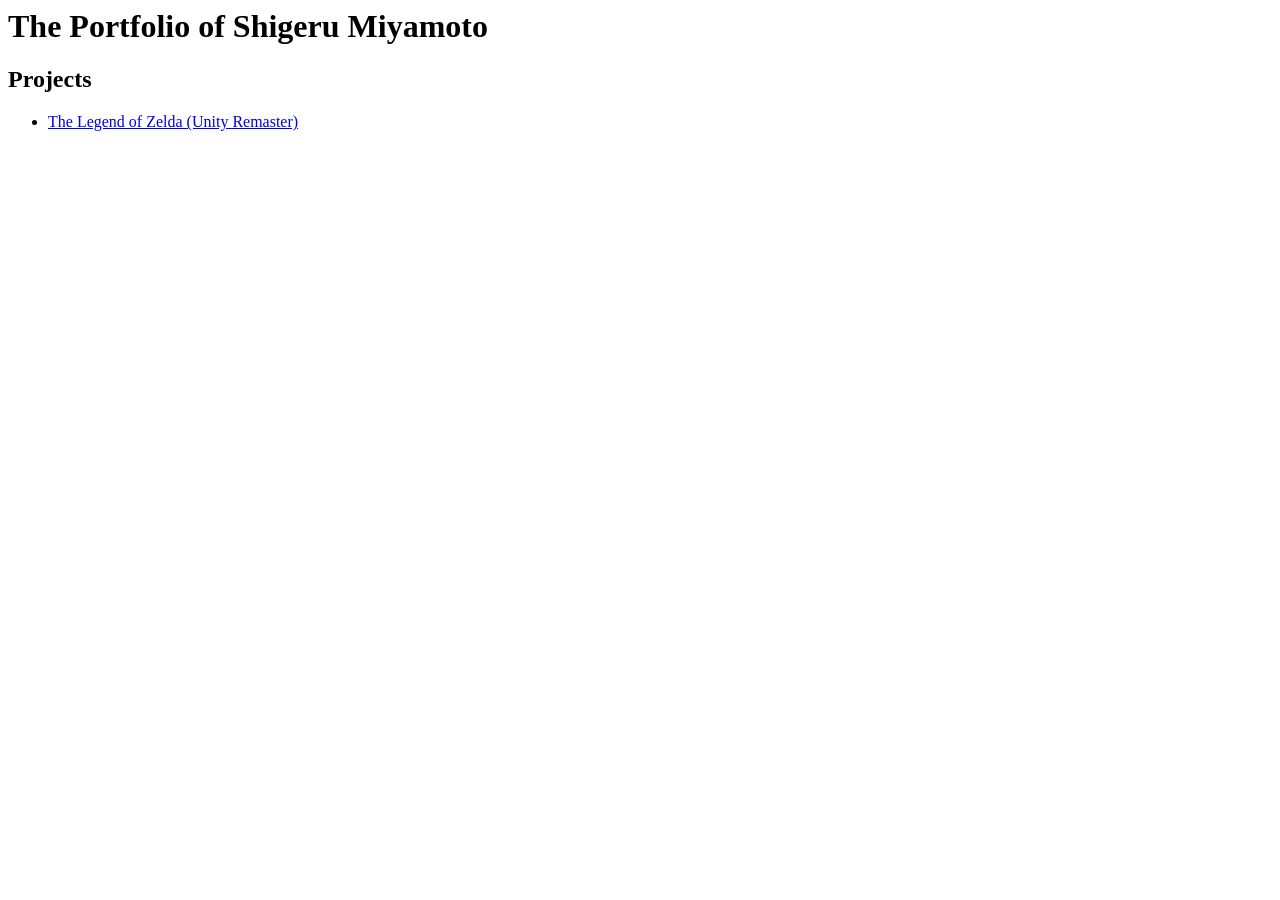
==== index.html @ 660f4e35 "Legend of Zelda" ====
<html>

<!-- TODO: Replace Mr. Miyamoto's name with yours -->
<h1>The Portfolio of Shigeru Miyamoto</h1>

<h2>Projects</h2>

<!-- TODO: Erase one of these two. Replace the 'href' link below with a link to your WebGL build page. -->
<ul>
<li><a href="WebBuild.zip">The Legend of Zelda (Unity Remaster)</a></li>
</ul>

<!-- TIP: Rename this file "index.html", and it will become the default landing page whenever someone navigates their browser to your domain. -->
</html>
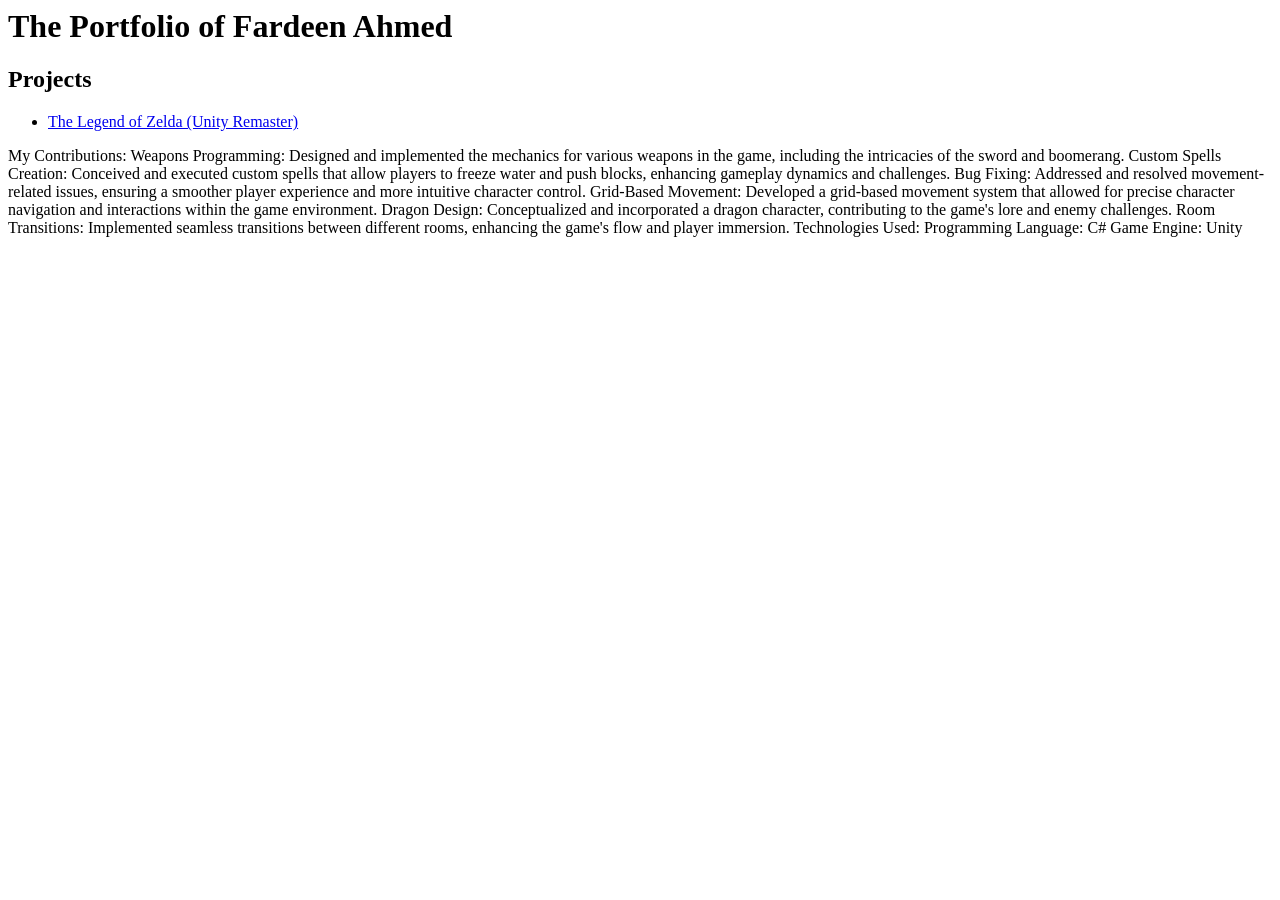
==== commit 04ee94a2: "Legend of Zelda" ====
--- a/index.html
+++ b/index.html
@@ -1,14 +1,23 @@
 <html>
 
-<!-- TODO: Replace Mr. Miyamoto's name with yours -->
-<h1>The Portfolio of Shigeru Miyamoto</h1>
+<h1>The Portfolio of Fardeen Ahmed</h1>
 
 <h2>Projects</h2>
 
-<!-- TODO: Erase one of these two. Replace the 'href' link below with a link to your WebGL build page. -->
 <ul>
 <li><a href="WebBuild.zip">The Legend of Zelda (Unity Remaster)</a></li>
 </ul>
 
-<!-- TIP: Rename this file "index.html", and it will become the default landing page whenever someone navigates their browser to your domain. -->
-</html>+My Contributions:
+
+    Weapons Programming: Designed and implemented the mechanics for various weapons in the game, including the intricacies of the sword and boomerang.
+    Custom Spells Creation: Conceived and executed custom spells that allow players to freeze water and push blocks, enhancing gameplay dynamics and challenges.
+    Bug Fixing: Addressed and resolved movement-related issues, ensuring a smoother player experience and more intuitive character control.
+    Grid-Based Movement: Developed a grid-based movement system that allowed for precise character navigation and interactions within the game environment.
+    Dragon Design: Conceptualized and incorporated a dragon character, contributing to the game's lore and enemy challenges.
+    Room Transitions: Implemented seamless transitions between different rooms, enhancing the game's flow and player immersion.
+
+Technologies Used:
+
+    Programming Language: C#
+    Game Engine: Unity</html>
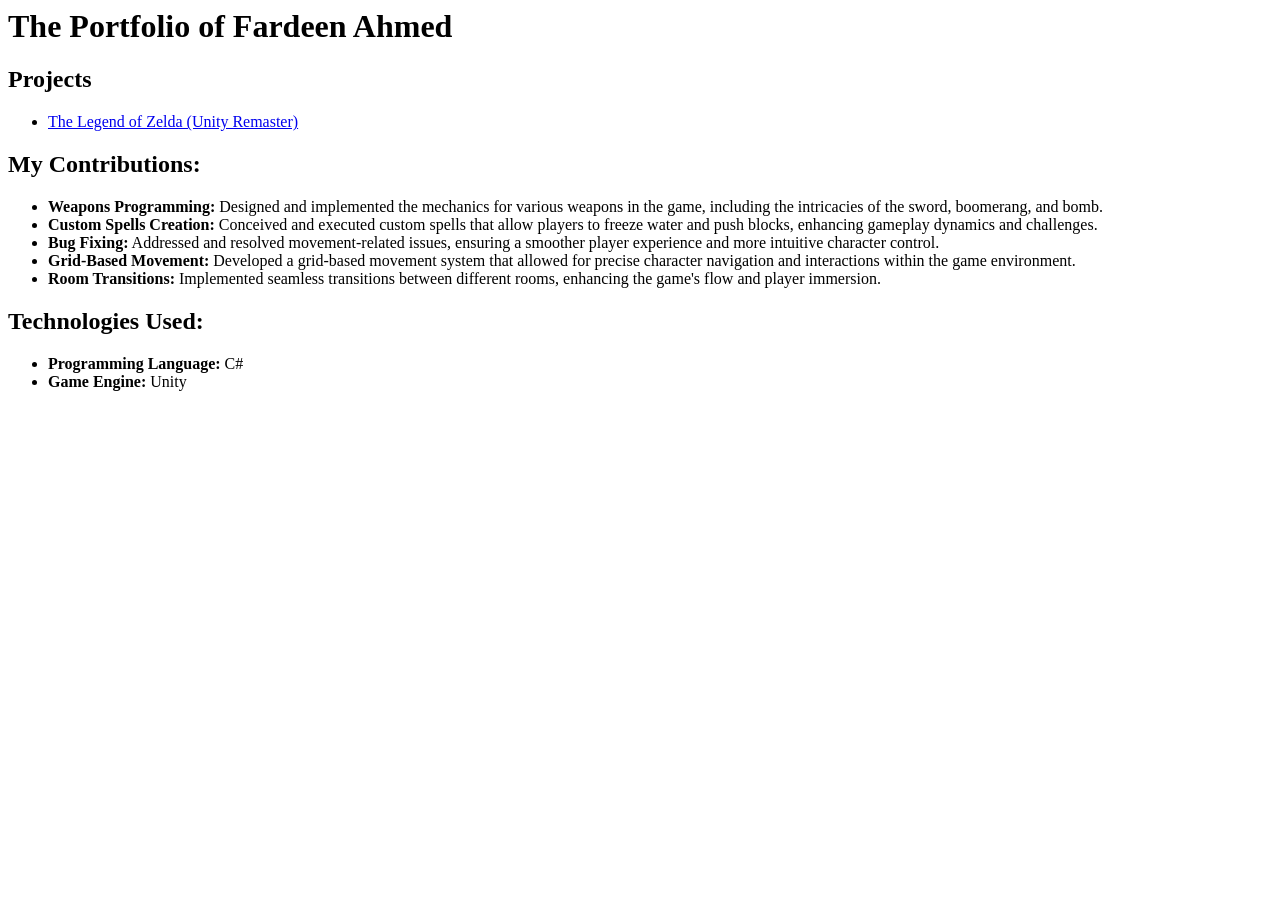
==== commit 50aefdfd: "Legend of Zelda" ====
--- a/index.html
+++ b/index.html
@@ -5,19 +5,21 @@
 <h2>Projects</h2>
 
 <ul>
-<li><a href="WebBuild.zip">The Legend of Zelda (Unity Remaster)</a></li>
+<li><a href="WindowsBuild.zip">The Legend of Zelda (Unity Remaster)</a></li>
 </ul>
 
-My Contributions:
+<h2>My Contributions:</h2>
+<ul>
+    <li><strong>Weapons Programming:</strong> Designed and implemented the mechanics for various weapons in the game, including the intricacies of the sword, boomerang, and bomb.</li>
+    <li><strong>Custom Spells Creation:</strong> Conceived and executed custom spells that allow players to freeze water and push blocks, enhancing gameplay dynamics and challenges.</li>
+    <li><strong>Bug Fixing:</strong> Addressed and resolved movement-related issues, ensuring a smoother player experience and more intuitive character control.</li>
+    <li><strong>Grid-Based Movement:</strong> Developed a grid-based movement system that allowed for precise character navigation and interactions within the game environment.</li>
+    <li><strong>Room Transitions:</strong> Implemented seamless transitions between different rooms, enhancing the game's flow and player immersion.</li>
+</ul>
 
-    Weapons Programming: Designed and implemented the mechanics for various weapons in the game, including the intricacies of the sword and boomerang.
-    Custom Spells Creation: Conceived and executed custom spells that allow players to freeze water and push blocks, enhancing gameplay dynamics and challenges.
-    Bug Fixing: Addressed and resolved movement-related issues, ensuring a smoother player experience and more intuitive character control.
-    Grid-Based Movement: Developed a grid-based movement system that allowed for precise character navigation and interactions within the game environment.
-    Dragon Design: Conceptualized and incorporated a dragon character, contributing to the game's lore and enemy challenges.
-    Room Transitions: Implemented seamless transitions between different rooms, enhancing the game's flow and player immersion.
-
-Technologies Used:
-
-    Programming Language: C#
-    Game Engine: Unity</html>+<h2>Technologies Used:</h2>
+<ul>
+    <li><strong>Programming Language:</strong> C#</li>
+    <li><strong>Game Engine:</strong> Unity</li>
+</ul>
+</html>
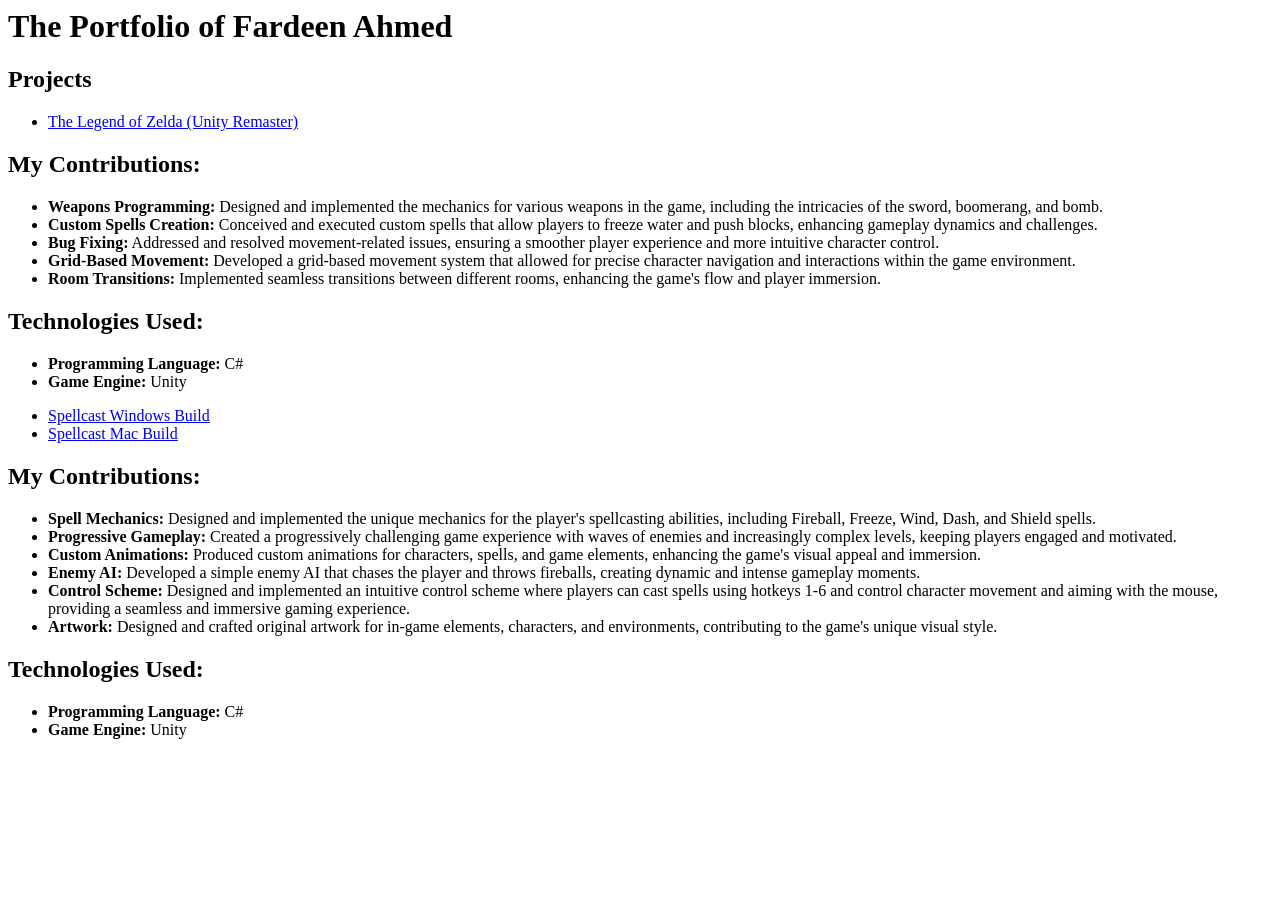
==== commit 46ba99df: "changes made" ====
--- a/index.html
+++ b/index.html
@@ -22,4 +22,29 @@
     <li><strong>Programming Language:</strong> C#</li>
     <li><strong>Game Engine:</strong> Unity</li>
 </ul>
+
+<ul>
+    <li><a href="WindowsBuildP2.zip">Spellcast Windows Build</a></li>
+    <li><a href="MacBuildP2.zip">Spellcast Mac Build</a></li>
+
+    </ul>
+    
+    <h2>My Contributions:</h2>
+    <ul>
+        <li><strong>Spell Mechanics:</strong> Designed and implemented the unique mechanics for the player's spellcasting abilities, including Fireball, Freeze, Wind, Dash, and Shield spells.</li>
+        <li><strong>Progressive Gameplay:</strong> Created a progressively challenging game experience with waves of enemies and increasingly complex levels, keeping players engaged and motivated.</li>
+        <li><strong>Custom Animations:</strong> Produced custom animations for characters, spells, and game elements, enhancing the game's visual appeal and immersion.</li>
+        <li><strong>Enemy AI:</strong> Developed a simple enemy AI that chases the player and throws fireballs, creating dynamic and intense gameplay moments.</li>
+        <li><strong>Control Scheme:</strong> Designed and implemented an intuitive control scheme where players can cast spells using hotkeys 1-6 and control character movement and aiming with the mouse, providing a seamless and immersive gaming experience.</li>
+        <li><strong>Artwork:</strong> Designed and crafted original artwork for in-game elements, characters, and environments, contributing to the game's unique visual style.</li>
+    </ul>
+    
+    
+    <h2>Technologies Used:</h2>
+    <ul>
+        <li><strong>Programming Language:</strong> C#</li>
+        <li><strong>Game Engine:</strong> Unity</li>
+    </ul>
+
+</ul>
 </html>
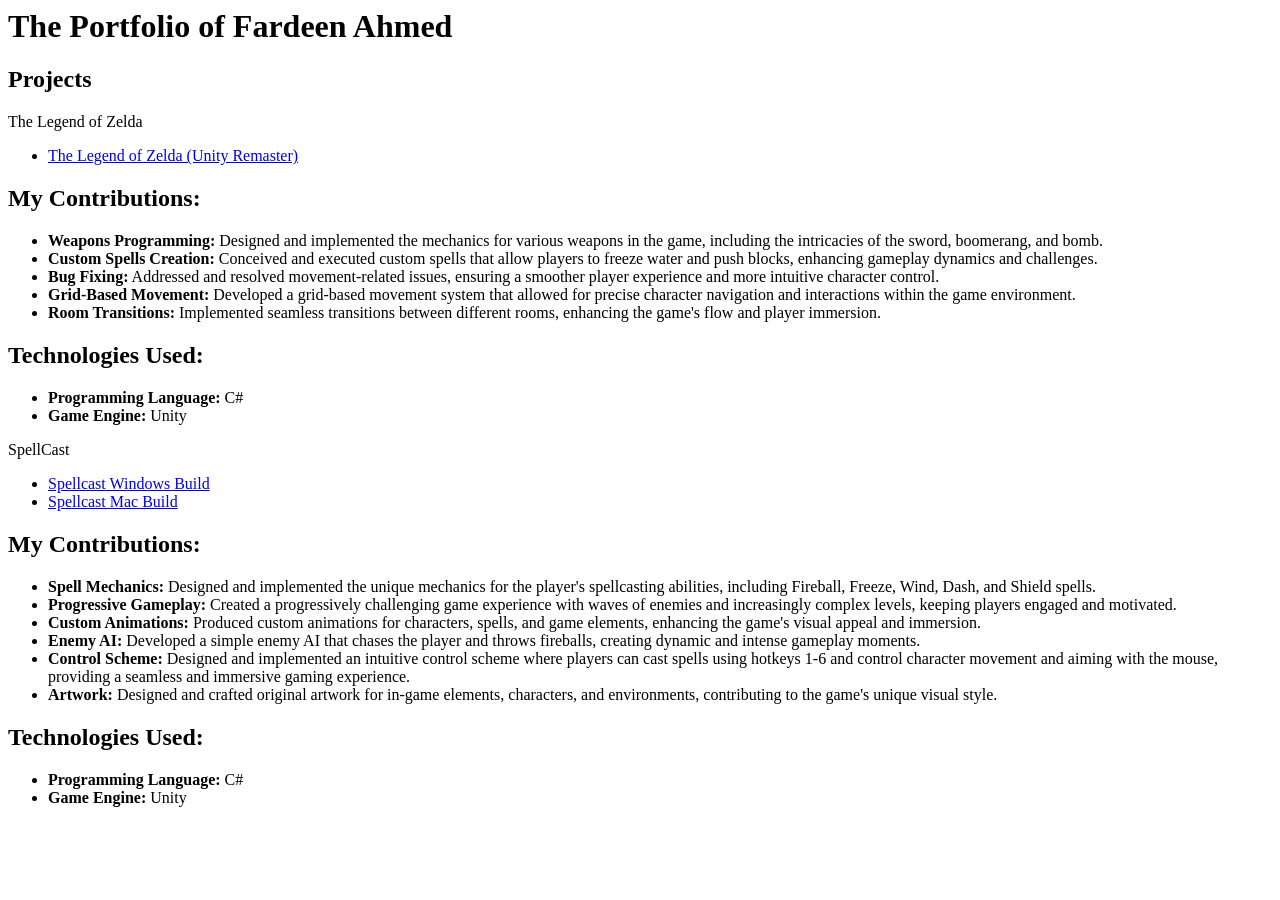
==== commit e862682f: "change" ====
--- a/index.html
+++ b/index.html
@@ -3,7 +3,7 @@
 <h1>The Portfolio of Fardeen Ahmed</h1>
 
 <h2>Projects</h2>
-
+The Legend of Zelda
 <ul>
 <li><a href="WindowsBuild.zip">The Legend of Zelda (Unity Remaster)</a></li>
 </ul>
@@ -18,11 +18,12 @@
 </ul>
 
 <h2>Technologies Used:</h2>
+
 <ul>
     <li><strong>Programming Language:</strong> C#</li>
     <li><strong>Game Engine:</strong> Unity</li>
 </ul>
-
+SpellCast
 <ul>
     <li><a href="WindowsBuildP2.zip">Spellcast Windows Build</a></li>
     <li><a href="MacBuildP2.zip">Spellcast Mac Build</a></li>
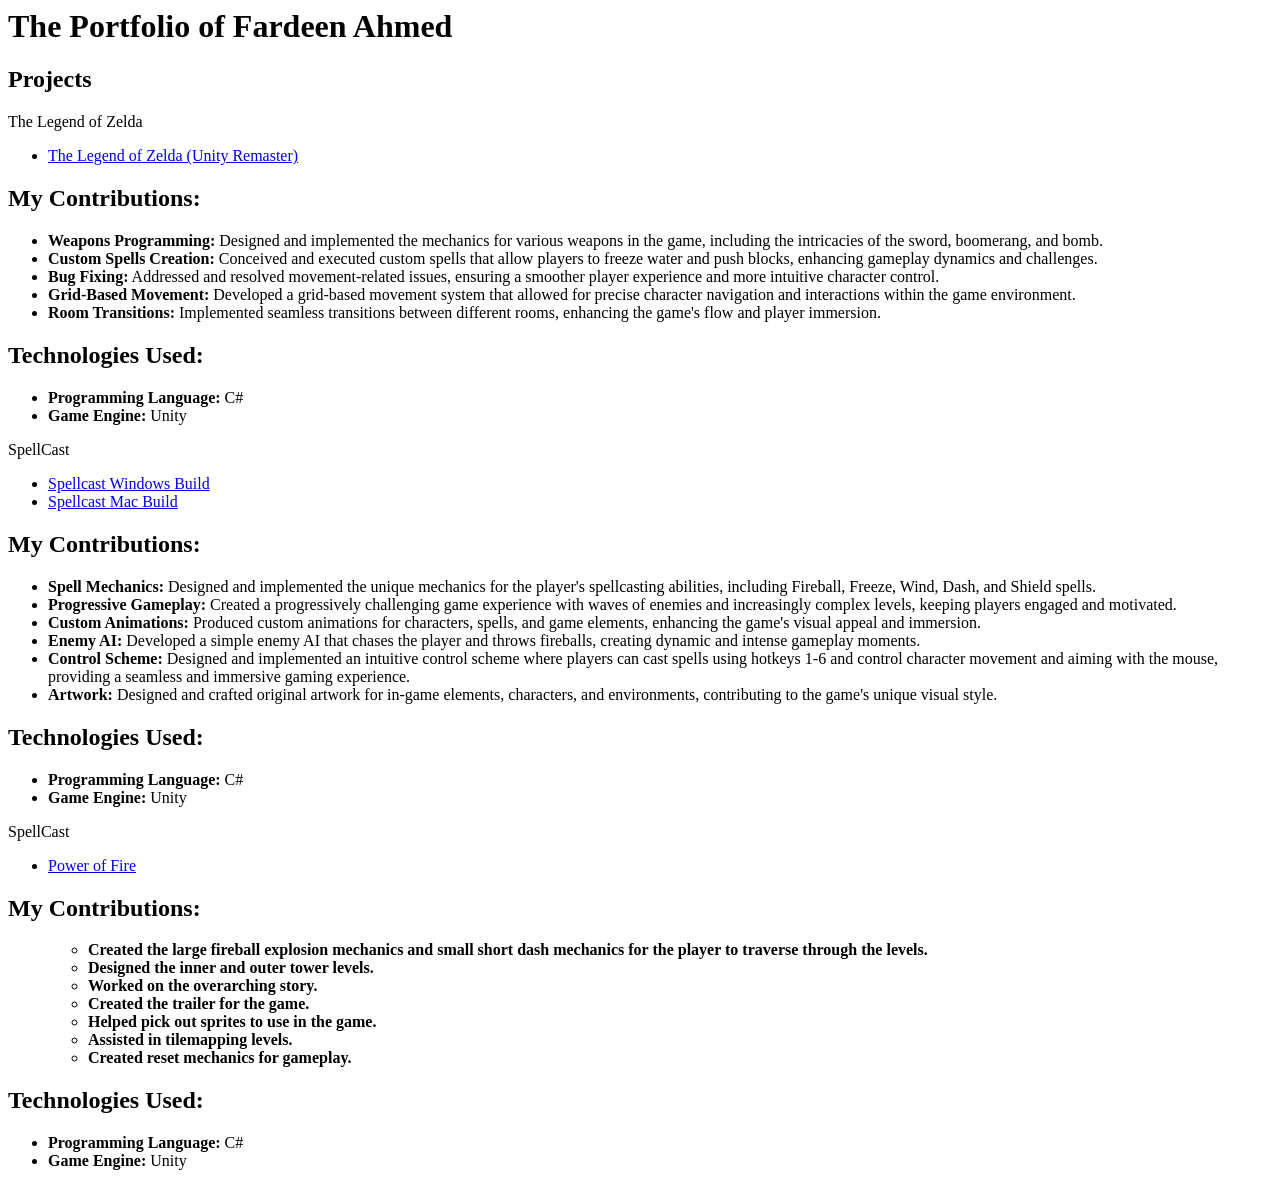
==== commit fc2d52d7: "commit" ====
--- a/index.html
+++ b/index.html
@@ -48,4 +48,34 @@
     </ul>
 
 </ul>
+
+SpellCast
+<ul>
+    <li><a href="https://kazusakamoto.itch.io/poweroffire">Power of Fire</a></li>
+    <!-- <li><a href="MacBuildP2.zip">Spellcast Mac Build</a></li> -->
+
+    </ul>
+    
+    <h2>My Contributions:</h2>
+    <ul>
+        <ul>
+            <li><strong>Created the large fireball explosion mechanics and small short dash mechanics for the player to traverse through the levels.</strong></li>
+            <li><strong>Designed the inner and outer tower levels.</strong></li>
+            <li><strong>Worked on the overarching story.</strong></li>
+            <li><strong>Created the trailer for the game.</strong></li>
+            <li><strong>Helped pick out sprites to use in the game.</strong></li>
+            <li><strong>Assisted in tilemapping levels.</strong></li>
+            <li><strong>Created reset mechanics for gameplay.</strong></li>
+        </ul>
+        
+    </ul>
+    
+    
+    <h2>Technologies Used:</h2>
+    <ul>
+        <li><strong>Programming Language:</strong> C#</li>
+        <li><strong>Game Engine:</strong> Unity</li>
+    </ul>
+
+</ul>
 </html>
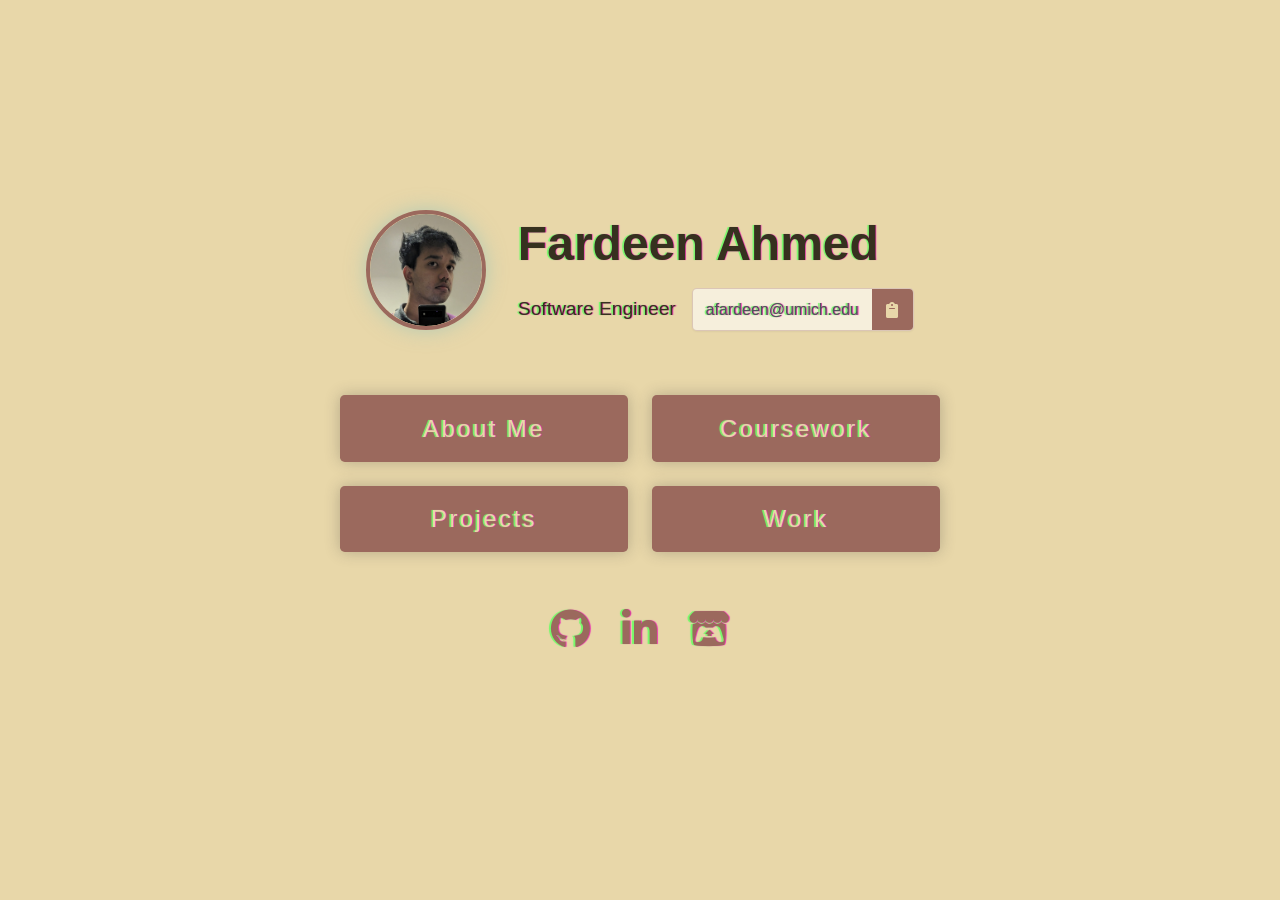
==== commit 25fc4fe5: "Reinitialized repository and added new code" ====
--- a/index.html
+++ b/index.html
@@ -1,81 +1,999 @@
-<html>
-
-<h1>The Portfolio of Fardeen Ahmed</h1>
-
-<h2>Projects</h2>
-The Legend of Zelda
-<ul>
-<li><a href="WindowsBuild.zip">The Legend of Zelda (Unity Remaster)</a></li>
-</ul>
-
-<h2>My Contributions:</h2>
-<ul>
-    <li><strong>Weapons Programming:</strong> Designed and implemented the mechanics for various weapons in the game, including the intricacies of the sword, boomerang, and bomb.</li>
-    <li><strong>Custom Spells Creation:</strong> Conceived and executed custom spells that allow players to freeze water and push blocks, enhancing gameplay dynamics and challenges.</li>
-    <li><strong>Bug Fixing:</strong> Addressed and resolved movement-related issues, ensuring a smoother player experience and more intuitive character control.</li>
-    <li><strong>Grid-Based Movement:</strong> Developed a grid-based movement system that allowed for precise character navigation and interactions within the game environment.</li>
-    <li><strong>Room Transitions:</strong> Implemented seamless transitions between different rooms, enhancing the game's flow and player immersion.</li>
-</ul>
-
-<h2>Technologies Used:</h2>
-
-<ul>
-    <li><strong>Programming Language:</strong> C#</li>
-    <li><strong>Game Engine:</strong> Unity</li>
-</ul>
-SpellCast
-<ul>
-    <li><a href="WindowsBuildP2.zip">Spellcast Windows Build</a></li>
-    <li><a href="MacBuildP2.zip">Spellcast Mac Build</a></li>
-
-    </ul>
-    
-    <h2>My Contributions:</h2>
-    <ul>
-        <li><strong>Spell Mechanics:</strong> Designed and implemented the unique mechanics for the player's spellcasting abilities, including Fireball, Freeze, Wind, Dash, and Shield spells.</li>
-        <li><strong>Progressive Gameplay:</strong> Created a progressively challenging game experience with waves of enemies and increasingly complex levels, keeping players engaged and motivated.</li>
-        <li><strong>Custom Animations:</strong> Produced custom animations for characters, spells, and game elements, enhancing the game's visual appeal and immersion.</li>
-        <li><strong>Enemy AI:</strong> Developed a simple enemy AI that chases the player and throws fireballs, creating dynamic and intense gameplay moments.</li>
-        <li><strong>Control Scheme:</strong> Designed and implemented an intuitive control scheme where players can cast spells using hotkeys 1-6 and control character movement and aiming with the mouse, providing a seamless and immersive gaming experience.</li>
-        <li><strong>Artwork:</strong> Designed and crafted original artwork for in-game elements, characters, and environments, contributing to the game's unique visual style.</li>
-    </ul>
-    
-    
-    <h2>Technologies Used:</h2>
-    <ul>
-        <li><strong>Programming Language:</strong> C#</li>
-        <li><strong>Game Engine:</strong> Unity</li>
-    </ul>
-
-</ul>
-
-SpellCast
-<ul>
-    <li><a href="https://kazusakamoto.itch.io/poweroffire">Power of Fire</a></li>
-    <!-- <li><a href="MacBuildP2.zip">Spellcast Mac Build</a></li> -->
-
-    </ul>
-    
-    <h2>My Contributions:</h2>
-    <ul>
-        <ul>
-            <li><strong>Created the large fireball explosion mechanics and small short dash mechanics for the player to traverse through the levels.</strong></li>
-            <li><strong>Designed the inner and outer tower levels.</strong></li>
-            <li><strong>Worked on the overarching story.</strong></li>
-            <li><strong>Created the trailer for the game.</strong></li>
-            <li><strong>Helped pick out sprites to use in the game.</strong></li>
-            <li><strong>Assisted in tilemapping levels.</strong></li>
-            <li><strong>Created reset mechanics for gameplay.</strong></li>
-        </ul>
-        
-    </ul>
-    
-    
-    <h2>Technologies Used:</h2>
-    <ul>
-        <li><strong>Programming Language:</strong> C#</li>
-        <li><strong>Game Engine:</strong> Unity</li>
-    </ul>
-
-</ul>
-</html>+<!DOCTYPE html>
+<html lang="en">
+<head>
+  <meta charset="UTF-8">
+  <meta name="viewport" content="width=device-width, initial-scale=1.0">
+  <title>Fardeen Ahmed - Resume</title>
+  <link rel="stylesheet" href="https://cdnjs.cloudflare.com/ajax/libs/font-awesome/6.0.0-beta3/css/all.min.css"
+  integrity="sha512-Fo3rlrZj/k7ujTnHg4CGR2D7kSs0v4LLanw2qksYuRlEzO+tcaEPQogQ0KaoGN26/zrn20ImR1DfuLWnOo7aBA=="
+  crossorigin="anonymous" referrerpolicy="no-referrer" />
+  <style>
+    @font-face {
+      font-family: 'Noto Sans Display';
+      font-style: normal;
+      font-weight: 400;
+      src: url(./fonts/NotoSansDisplay-Regular.ttf);
+    }
+    
+    /* Font Awesome for better icons */
+    @font-face {
+      font-family: 'FontAwesome';
+      src: url('https://cdnjs.cloudflare.com/ajax/libs/font-awesome/5.15.4/webfonts/fa-brands-400.woff2') format('woff2');
+      font-weight: normal;
+      font-style: normal;
+    }
+    
+    * {
+      margin: 0;
+      padding: 0;
+      box-sizing: border-box;
+    }
+    
+    html, body {
+      height: 100%;
+      overflow: hidden;
+      font-family: 'Noto Sans Display', sans-serif;
+      background-color: #E8D7A9;
+      color: #36311F;
+      font-size: 1em;
+      line-height: 1.5;
+      /* Prevent content from moving during zoom */
+      min-width: 320px;
+      min-height: 500px;
+    }
+    
+    @keyframes textflicker {
+      from {
+        text-shadow: 0.5px 0 0 #ea36af, -1px 0 0 #75fa69;
+      }
+      to {
+        text-shadow: 1px 0.25px 1px #ea36af, -0.5px -0.25px 1px #75fa69;
+      }
+    }
+    
+    /* Custom Scrollbar Styling */
+    ::-webkit-scrollbar {
+      width: 14px;
+      height: 14px;
+    }
+    
+    ::-webkit-scrollbar-track {
+      background: rgba(74, 88, 89, 0.2);
+      border-radius: 10px;
+      margin: 5px;
+      box-shadow: inset 0 0 5px rgba(0, 0, 0, 0.1);
+    }
+    
+    ::-webkit-scrollbar-thumb {
+      background: #9B695D;
+      border-radius: 10px;
+      border: 2px solid transparent;
+      background-clip: content-box;
+      box-shadow: 0 0 6px rgba(126, 189, 194, 0.5);
+      position: relative;
+    }
+    
+    ::-webkit-scrollbar-thumb:hover {
+      background: #7EBDC2;
+      border: 2px solid transparent;
+      background-clip: content-box;
+      animation: scrollThumbFlicker 0.05s infinite alternate;
+    }
+    
+    @keyframes scrollThumbFlicker {
+      from {
+        box-shadow: 0 0 4px #ea36af, 0 0 2px #75fa69;
+      }
+      to {
+        box-shadow: 0 0 6px #ea36af, 0 0 4px #75fa69;
+      }
+    }
+
+    /* Custom Scrollbar for Modal Popups */
+    .modal-content::-webkit-scrollbar {
+      width: 10px;
+    }
+
+    .modal-content::-webkit-scrollbar-track {
+      background: rgba(74, 88, 89, 0.2);
+      border-radius: 10px;
+    }
+
+    .modal-content::-webkit-scrollbar-thumb {
+      background: #9B695D;
+      border-radius: 10px;
+      border: 2px solid transparent;
+      background-clip: content-box;
+    }
+
+    .modal-content::-webkit-scrollbar-thumb:hover {
+      background: #7EBDC2;
+    }
+    
+    .container {
+      position: relative;
+      height: 100%;
+      width: 100%;
+      display: flex;
+      flex-direction: column;
+      justify-content: center;
+      align-items: center;
+      z-index: 1;
+      /* Ensure container maintains size during zoom */
+      min-height: 500px;
+      padding: 2rem 1rem;
+    }
+    
+    .background {
+      position: fixed;
+      top: 0;
+      left: 0;
+      width: 100%;
+      height: 100%;
+      background: url('https://images.unsplash.com/photo-1676745326552-e4bbb9578aa1?q=80&w=1770&auto=format&fit=crop&ixlib=rb-4.0.3&ixid=M3wxMjA3fDB8MHxwaG90by1wYWdlfHx8fGVufDB8fHx8fA%3D%3D') no-repeat center center;
+      background-size: cover;
+      opacity: 0.15;
+      z-index: -1;
+    }
+    
+    .header-section {
+      display: flex;
+      align-items: center;
+      justify-content: center;
+      gap: 2rem;
+      margin-bottom: 2rem;
+    }
+    
+    .profile-image {
+      display: flex;
+      justify-content: center;
+    }
+    
+
+    .image-frame {
+  width: 120px;
+  height: 120px;
+  border-radius: 50%;
+  overflow: hidden;
+  border: 4px solid #9B695D;
+  box-shadow: 0 0 20px rgba(126, 189, 194, 0.5);
+  display: flex;
+  justify-content: center;
+  align-items: center;
+}
+
+.image-frame img {
+  width: 100%;
+  height: 100%;
+  object-fit: cover;
+  border-radius: 50%;
+  filter: brightness(0.85) contrast(0.9) blur(0.1)
+}
+
+
+    
+    /* Header Title Container with inline-block so width is defined by its content */
+    .title {
+      text-align: left;
+      color: #36311F;
+      display: inline-block;
+    }
+    
+    .title h1 {
+      font-size: 3rem;
+      margin-bottom: 0.5rem;
+    }
+    
+    /* Flex container for the subtitle and email card */
+    .title-info {
+      display: flex;
+      align-items: center;
+      gap: 1rem;
+      margin-top: 0.5rem;
+    }
+    
+    .title-text {
+      font-size: 1.2rem;
+      margin: 0;
+    }
+    
+    /* Email card styled as a small card */
+/* Email card styled as a flatter element */
+.email-card {
+  display: flex;
+  align-items: stretch; /* Ensures children expand fully */
+  border: 1px solid rgba(155, 105, 93, 0.3);
+  border-radius: 0.3rem;
+  background-color: rgba(255, 255, 255, 0.6);
+  box-shadow: 0 1px 2px rgba(0, 0, 0, 0.05);
+  overflow: hidden;
+  height: 100%; /* Makes sure no extra height is added */
+}
+
+.email-text {
+  color: #4A5859;
+  padding: 0.3rem 0.8rem;
+  display: flex;
+  align-items: center;
+  white-space: nowrap;
+}
+
+.clipboard-btn {
+  background-color: #9B695D;
+  border: none;
+  cursor: pointer;
+  font-size: 1rem;
+  color: #E8D7A9;
+  display: flex;
+  align-items: center;
+  justify-content: center;
+  flex: 1; /* Ensures it takes up all available space */
+  width: auto;
+  height: auto; /* Reset height issues */
+  padding: 0; /* Ensures no extra padding */
+  margin: 0; /* Ensures no extra margins */
+  border-radius: 0;
+}
+
+.clipboard-btn i {
+  padding: 0.8rem; /* Keeps icon clickable but removes button height issues */
+  display: block; /* Makes sure it's not affecting layout */
+}
+
+.clipboard-btn:hover {
+  background-color: #7EBDC2;
+}
+
+
+    
+    .buttons {
+      display: grid;
+      grid-template-columns: 1fr 1fr;
+      grid-template-rows: 1fr 1fr;
+      gap: 1.5rem;
+      margin: 2rem 0;
+      width: 90%;
+      max-width: 600px;
+    }
+    
+    .btn {
+      background-color: #9B695D;
+      color: #E8D7A9;
+      border: none;
+      padding: 1.2rem 0.8rem;
+      font-size: 1.5rem;
+      cursor: pointer;
+      border-radius: 0.3rem;
+      transition: all 0.3s ease;
+      font-family: inherit;
+      width: 100%;
+      height: 100%;
+      text-align: center;
+      box-shadow: 0 0 15px rgba(59, 59, 59, 0.3);
+      letter-spacing: 0.1em;
+      /* Adding CRT text effect to buttons */
+      text-shadow: 0.05rem 0 0.05rem #ea36af, -0.1rem 0 0.05rem #75fa69;
+      animation-duration: 0.02s;
+      animation-name: textflicker;
+      animation-iteration-count: infinite;
+      animation-direction: alternate;
+    }
+    
+    .btn:hover {
+      background-color: #4A5859;
+      transform: translateY(-3px);
+    }
+    
+    /* Social Media Icons Styles */
+    .social-links {
+      display: flex;
+      justify-content: center;
+      gap: 2rem;
+      margin-bottom: 2rem;
+      margin-top: 1rem;
+    }
+    
+    .social-icon {
+      font-size: 2.5rem;
+      color: #9B695D;
+      transition: all 0.3s ease;
+      /* CRT text effect */
+      text-shadow: 0.05rem 0 0.05rem #ea36af, -0.1rem 0 0.05rem #75fa69;
+      animation-duration: 0.02s;
+      animation-name: textflicker;
+      animation-iteration-count: infinite;
+      animation-direction: alternate;
+    }
+    
+    .social-icon:hover {
+      color: #4A5859;
+      transform: translateY(-3px);
+    }
+    
+    .modal {
+      display: none;
+      position: fixed;
+      top: 0;
+      left: 0;
+      width: 100%;
+      height: 100%;
+      background: rgba(0, 0, 0, 0.7);
+      z-index: 100;
+      justify-content: center;
+      align-items: center;
+      overflow-y: auto;
+    }
+    
+    .modal-content {
+      position: relative;
+      background-color: #7EBDC2;
+      color: #36311F;
+      width: 80%;
+      max-width: 800px;
+      max-height: 80vh;
+      overflow-y: auto;
+      border-radius: 0.5rem;
+      padding: 2rem;
+      box-shadow: 0 0 20px rgba(126, 189, 194, 0.5), 0 0 40px rgba(155, 105, 93, 0.3);
+      border: 2px solid #9B695D;
+    }
+    
+    .crt-content {
+      text-shadow: 0.05rem 0 0.05rem #ea36af, -0.1rem 0 0.05rem #75fa69;
+      animation-duration: 0.02s;
+      animation-name: textflicker;
+      animation-iteration-count: infinite;
+      animation-direction: alternate;
+    }
+    
+    .modal-content h2 {
+      color: #9B695D;
+      margin-bottom: 1.5rem;
+      font-size: 1.8rem;
+      text-align: center;
+    }
+    
+    .close {
+      position: absolute;
+      top: 15px;
+      right: 15px;
+      color: #36311F;
+      font-size: 1.5rem;
+      cursor: pointer;
+      background: none;
+      border: none;
+    }
+    
+    .modal-content p, .modal-content li {
+      margin-bottom: 1rem;
+    }
+    
+    .modal-content h3 {
+      color: #4A5859;
+      margin: 1.5rem 0 0.8rem 0;
+    }
+    
+    .contact-form {
+      display: grid;
+      gap: 1rem;
+    }
+    
+    .form-group {
+      display: flex;
+      flex-direction: column;
+    }
+    
+    .form-group label {
+      margin-bottom: 0.5rem;
+      color: #4A5859;
+    }
+    
+    .form-group input,
+    .form-group textarea {
+      padding: 0.8rem;
+      border: 1px solid #9B695D;
+      border-radius: 0.3rem;
+      background-color: rgba(255, 255, 255, 0.9);
+      color: #36311F;
+    }
+    
+    .form-group textarea {
+      min-height: 150px;
+      resize: vertical;
+    }
+    
+    .submit-btn {
+      background-color: #7EBDC2;
+      color: white;
+      border: none;
+      padding: 0.8rem 1.5rem;
+      font-size: 1rem;
+      cursor: pointer;
+      border-radius: 0.3rem;
+      transition: all 0.3s ease;
+      justify-self: start;
+    }
+    
+    .submit-btn:hover {
+      background-color: #9B695D;
+    }
+    
+    /* Updated Skills Section */
+    .skills {
+      display: flex;
+      flex-wrap: wrap;
+      gap: 0.8rem;
+      margin-top: 1.5rem;
+    }
+    
+    .skill {
+      background-color: #7EBDC2;
+      color: white;
+      padding: 0.5rem 1rem;
+      border-radius: 0.5rem;
+      font-size: 0.9rem;
+      text-shadow: none;
+      box-shadow: 0 3px 6px rgba(0, 0, 0, 0.16);
+      position: relative;
+      overflow: hidden;
+    }
+    
+    /* Create varied background colors for skills */
+    .skill:nth-child(3n+1) {
+      background-color: #7EBDC2;
+    }
+    
+    .skill:nth-child(3n+2) {
+      background-color: #9B695D;
+    }
+    
+    .skill:nth-child(3n+3) {
+      background-color: #4A5859;
+    }
+    
+    .skill::before {
+      content: '';
+      position: absolute;
+      top: 0;
+      left: 0;
+      width: 100%;
+      height: 100%;
+      background: linear-gradient(120deg, rgba(255,255,255,0) 30%, rgba(255,255,255,0.2) 38%, rgba(255,255,255,0.2) 40%, rgba(255,255,255,0) 48%);
+      background-size: 200% 100%;
+      background-position: 100% 0;
+      transition: background-position 0.5s ease-in-out;
+    }
+    
+    .skill:hover::before {
+      background-position: 0 0;
+    }
+    
+    /* Updated Education Section */
+    .education-container {
+      margin-top: 1.5rem;
+      display: grid;
+      grid-template-columns: 1fr;
+      gap: 1.5rem;
+    }
+    
+    .degree-card {
+      background: rgba(255, 255, 255, 0.2);
+      border-radius: 0.8rem;
+      padding: 1.5rem;
+      box-shadow: 0 4px 12px rgba(0, 0, 0, 0.08);
+      border-left: 5px solid #7EBDC2;
+      position: relative;
+      overflow: hidden;
+    }
+    
+    .degree-card:nth-child(2) {
+      border-left-color: #9B695D;
+    }
+    
+    .degree-title {
+      font-weight: bold;
+      font-size: 1.1rem;
+      margin-bottom: 0.5rem;
+      color: #36311F;
+    }
+    
+    .degree-school {
+      display: flex;
+      align-items: center;
+      margin-bottom: 0.5rem;
+    }
+    
+    .school-icon {
+      margin-right: 0.5rem;
+      color: #9B695D;
+    }
+    
+    .degree-date {
+      font-style: italic;
+      color: #4A5859;
+      font-size: 0.9rem;
+    }
+    
+    /* Updated Contact Information */
+    .contact-container {
+      margin-top: 1.5rem;
+      display: grid;
+      grid-template-columns: repeat(auto-fit, minmax(220px, 1fr));
+      gap: 1rem;
+    }
+    
+    .contact-item {
+      display: flex;
+      align-items: center;
+      padding: 1rem;
+      background: rgba(255, 255, 255, 0.2);
+      border-radius: 0.6rem;
+      transition: background-color 0.3s ease;
+    }
+    
+    .contact-item:hover {
+      background-color: rgba(255, 255, 255, 0.3);
+    }
+    
+    .contact-icon {
+      font-size: 1.2rem;
+      color: #9B695D;
+      margin-right: 0.8rem;
+      width: 1.2rem;
+      text-align: center;
+    }
+    
+    .contact-info {
+      font-size: 0.95rem;
+      color: #36311F;
+    }
+    
+    /* Updated Course List to be buttons */
+    .course-grid {
+      display: grid;
+      grid-template-columns: repeat(auto-fill, minmax(300px, 1fr));
+      gap: 1rem;
+      margin-top: 1.5rem;
+    }
+    
+    .course-button {
+      background: rgba(255, 255, 255, 0.2);
+      padding: 1rem;
+      border-radius: 0.6rem;
+      border: none;
+      cursor: pointer;
+      text-align: left;
+      font-family: inherit;
+      font-size: 0.95rem;
+      color: #36311F;
+      border-left: 4px solid #7EBDC2;
+      transition: background-color 0.3s ease;
+      box-shadow: 0 2px 5px rgba(0, 0, 0, 0.1);
+    }
+    
+    .course-button:nth-child(3n+2) {
+      border-left-color: #9B695D;
+    }
+    
+    .course-button:nth-child(3n+3) {
+      border-left-color: #4A5859;
+    }
+    
+    .course-button:hover {
+      background-color: rgba(255, 255, 255, 0.3);
+    }
+    
+    /* Updated Project and Work Cards */
+    .card-container {
+      display: grid;
+      grid-template-columns: 1fr;
+      gap: 1.5rem;
+      margin-top: 1.5rem;
+    }
+    
+    .project-card, .work-card {
+      background: rgba(255, 255, 255, 0.2);
+      border-radius: 0.8rem;
+      padding: 1.5rem;
+      box-shadow: 0 4px 12px rgba(0, 0, 0, 0.08);
+      border-left: 5px solid #7EBDC2;
+      position: relative;
+      overflow: hidden;
+    }
+    
+    .project-card:nth-child(2), .work-card:nth-child(2) {
+      border-left-color: #9B695D;
+    }
+    
+    .card-title {
+      font-weight: bold;
+      font-size: 1.2rem;
+      margin-bottom: 0.8rem;
+      color: #36311F;
+    }
+    
+    .card-subtitle {
+      font-style: italic;
+      color: #4A5859;
+      font-size: 0.9rem;
+      margin-bottom: 1rem;
+    }
+    
+    .card-text {
+      margin-bottom: 1rem;
+      line-height: 1.6;
+    }
+    
+    .card-footer {
+      display: flex;
+      justify-content: space-between;
+      align-items: center;
+      margin-top: 1rem;
+      padding-top: 1rem;
+      border-top: 1px solid rgba(155, 105, 93, 0.3);
+    }
+    
+    .card-tech {
+      display: flex;
+      flex-wrap: wrap;
+      gap: 0.5rem;
+    }
+    
+    .tech-tag {
+      background-color: rgba(126, 189, 194, 0.3);
+      padding: 0.2rem 0.6rem;
+      border-radius: 1rem;
+      font-size: 0.8rem;
+    }
+    
+    .card-link {
+      color: #9B695D;
+      text-decoration: none;
+      transition: color 0.3s ease;
+    }
+    
+    .card-link:hover {
+      color: #4A5859;
+      text-decoration: underline;
+    }
+    .fixed-icon {
+        width: 2.6em; /* Ensures consistent width */
+        text-align: center; /* Keeps it aligned properly */
+        }
+
+    @media (max-width: 768px) {
+      .header-section {
+        flex-direction: column;
+        gap: 1rem;
+      }
+      
+      .title {
+        text-align: center;
+      }
+      
+      .title h1 {
+        font-size: 2rem;
+      }
+      
+      .buttons {
+        grid-template-columns: 1fr 1fr;
+        gap: 1rem;
+        width: 90%;
+        max-width: 500px;
+      }
+      
+      .btn {
+        font-size: 1.2rem;
+        padding: 1rem 0.5rem;
+      }
+      
+      .modal-content {
+        width: 95%;
+        padding: 1.5rem;
+      }
+      
+      .image-frame {
+        width: 100px;
+        height: 100px;
+      }
+      
+      .social-links {
+        gap: 1.5rem;
+      }
+      
+      .social-icon {
+        font-size: 2rem;
+      }
+      
+      .education-container {
+        gap: 1rem;
+      }
+      
+      .degree-card {
+        padding: 1rem;
+      }
+      
+      .contact-container {
+        grid-template-columns: 1fr;
+      }
+      
+      .course-grid {
+        grid-template-columns: 1fr;
+      }
+      
+      .project-card, .work-card {
+        padding: 1rem;
+      }
+    }
+  </style>
+</head>
+<body>
+  <div class="background"></div>
+  
+  <div class="container crt-content">
+    <div class="header-section">
+      <div class="profile-image">
+        <div class="image-frame">
+            <img id="profile-pic" src="pfp.jpg" alt="Profile Picture">
+            </div>
+              
+      </div>
+      
+      <div class="title">
+        <h1>Fardeen Ahmed</h1>
+        <div class="title-info">
+          <p class="title-text">Software Engineer</p>
+          <div class="email-card">
+            <span class="email-text">afardeen@umich.edu</span>
+            <button class="clipboard-btn" onclick="copyEmail(this)" title="Copy Email">
+                <i class="fas fa-clipboard fixed-icon"></i>
+              </button>
+              
+
+          </div>
+        </div>
+      </div>
+    </div>
+    
+    <div class="buttons">
+      <button class="btn" onclick="openModal('about')">About Me</button>
+      <button class="btn" onclick="openModal('coursework')">Coursework</button>
+      <button class="btn" onclick="openModal('projects')">Projects</button>
+      <button class="btn" onclick="openModal('work')">Work</button>
+    </div>
+    
+    <div class="social-links">
+      <a href="https://github.com/afardeen11/" class="social-icon" title="GitHub">
+        <i class="fab fa-github"></i>
+      </a>
+      <a href="https://www.linkedin.com/in/fardeen-ahmed-3901aa229/" class="social-icon" title="LinkedIn">
+        <i class="fab fa-linkedin-in"></i>
+      </a>
+      <a href="https://kazusakamoto.itch.io/poweroffire" class="social-icon" title="Itch.io">
+        <i class="fab fa-itch-io"></i>
+      </a>
+    </div>
+  </div>
+  
+  <div id="about-modal" class="modal">
+    <div class="modal-content crt-content">
+      <button class="close" onclick="closeModal('about')">&times;</button>
+      <h2>About Me</h2>
+      <p>Hello! I'm Fardeen Ahmed, a Software Engineer and Computer Science graduate from the University of Michigan. I'm passionate about creating innovative software solutions that bridge technology and human needs. Based in New York City, I apply my skills to real-world projects, continuously exploring new ways to push the boundaries of software development.</p>
+      
+      <h3>My Education</h3>
+      <div class="education-container">
+        <div class="degree-card">
+          <div class="degree-title">Master of Science in Computer Science and Engineering</div>
+          <div class="degree-school">
+            <i class="fas fa-university school-icon"></i>
+            University of Michigan
+          </div>
+          <div class="degree-date">September 2024 - May 2025</div>
+        </div>
+        
+        <div class="degree-card">
+          <div class="degree-title">Bachelor of Sciences in Engineering (Computer Science)</div>
+          <div class="degree-school">
+            <i class="fas fa-university school-icon"></i>
+            University of Michigan
+          </div>
+          <div class="degree-date">September 2021 - May 2025</div>
+        </div>
+      </div>
+      
+      <h3>Skills</h3>
+      <div class="skills">
+        <span class="skill">C++</span>
+        <span class="skill">JavaScript</span>
+        <span class="skill">TypeScript</span>
+        <span class="skill">C</span>
+        <span class="skill">C#</span>
+        <span class="skill">Python</span>
+        <span class="skill">SQL</span>
+        <span class="skill">Java</span>
+        <span class="skill">PHP</span>
+        <span class="skill">MySQL</span>
+        <span class="skill">RESTful API</span>
+        <span class="skill">React</span>
+        <span class="skill">Flask</span>
+        <span class="skill">Unity</span>
+        <span class="skill">GitHub</span>
+        <span class="skill">PGAdmin 4</span>
+        <span class="skill">Heroku</span>
+        <span class="skill">Postman</span>
+        <span class="skill">HTML</span>
+        <span class="skill">CSS</span>
+        <span class="skill">Google Colab</span>
+      </div>
+      
+    </div>
+  </div>
+  
+  <!-- Coursework Modal -->
+  <div id="coursework-modal" class="modal">
+    <div class="modal-content crt-content">
+      <button class="close" onclick="closeModal('coursework')">&times;</button>
+      <h2>Coursework</h2>
+      <p></p>
+      
+      <div class="course-grid">
+        <button class="course-button" onclick="window.open('#', '_blank')">Data Structures and Algorithms</button>
+        <button class="course-button" onclick="window.open('#', '_blank')">Foundations of Computer Science</button>
+        <button class="course-button" onclick="window.open('#', '_blank')">Databases</button>
+        <button class="course-button" onclick="window.open('#', '_blank')">Data Analytics Tools and Techniques</button>
+        <button class="course-button" onclick="window.open('#', '_blank')">Intro to Computer Security</button>
+        <button class="course-button" onclick="window.open('#', '_blank')">Web Systems</button>
+        <button class="course-button" onclick="window.open('#', '_blank')">Introduction to Game Development</button>
+        <button class="course-button" onclick="window.open('#', '_blank')">Introduction to Algorithms</button>
+        <button class="course-button" onclick="window.open('#', '_blank')">User Interface Development</button>
+        <button class="course-button" onclick="window.open('#', '_blank')">Natural Language Programming</button>
+        <button class="course-button" onclick="window.open('#', '_blank')">Computer Graphics and Generative Models</button>
+        <button class="course-button" onclick="window.open('#', '_blank')">Advanced Compilers</button>
+        <button class="course-button" onclick="window.open('#', '_blank')">Software Engineering</button>
+        <button class="course-button" onclick="window.open('#', '_blank')">Human-AI Interaction & Systems</button>
+      </div>
+    </div>
+  </div>
+  
+  <!-- Projects Modal -->
+  <div id="projects-modal" class="modal">
+    <div class="modal-content crt-content">
+      <button class="close" onclick="closeModal('projects')">&times;</button>
+      <h2>Projects</h2>
+      
+      <div class="card-container">
+        <div class="project-card">
+          <div class="card-title">The Power of Fire - 2D Platformer Game</div>
+          <div class="card-subtitle">2D parkour platformer focused on dynamic movement mechanics</div>
+          
+          <p class="card-text">I designed and developed a fast-paced 2D platformer that emphasizes fluid movement mechanics, focusing on rocket jumps and dash abilities. The game features dynamic level design that gradually introduces complexity while maintaining engaging gameplay. Working closely with a team of playtesters, I iterated on the game's feel and responsiveness based on regular user feedback, resulting in precisely tuned movement physics that feels both challenging and satisfying.</p>
+          
+          <p class="card-text">The development process involved creating custom C# scripts for the movement system in Unity, designing level layouts that progressively challenge players' mastery of the mechanics, and implementing visual effects that enhance the game's kinetic energy. The game was successfully featured at the 494 Showcase and released publicly on itch.io, where it received positive player feedback for its tight controls and engaging level design.</p>
+          
+          <div class="card-footer">
+            <div class="card-tech">
+              <span class="tech-tag">Unity</span>
+              <span class="tech-tag">C#</span>
+              <span class="tech-tag">Level Design</span>
+            </div>
+            <a href="https://kazusakamoto.itch.io/poweroffire" target="_blank" class="card-link">View Game <i class="fas fa-external-link-alt"></i></a>
+          </div>
+        </div>
+        
+        <div class="project-card">
+          <div class="card-title">NLP Conversation Entailment Project</div>
+          <div class="card-subtitle">Research project on conversational AI and natural language understanding</div>
+          
+          <p class="card-text">This research project addressed the challenge of improving conversational entailment models for multi-turn dialogue systems. I developed a hierarchical attention-based neural network architecture that more effectively captures the context and semantic relationships in complex conversations. The model was designed to understand implications and unstated assumptions in natural dialogue, significantly improving coherence in AI conversation systems.</p>
+          
+          <p class="card-text">A major component of this work involved fine-tuning state-of-the-art large language models including Mistral 7B and LLaMA. I implemented custom training pipelines and evaluation methodologies to optimize these models for conversational context awareness. The research culminated in co-authoring a paper that proposes novel approaches to multi-turn dialogue understanding, with our findings indicating a substantial improvement over baseline methods in maintaining contextual coherence across multiple conversation turns.</p>
+          
+          <div class="card-footer">
+            <div class="card-tech">
+              <span class="tech-tag">Python</span>
+              <span class="tech-tag">LLMs</span>
+              <span class="tech-tag">NLP</span>
+              <span class="tech-tag">Research</span>
+            </div>
+          </div>
+        </div>
+      </div>
+    </div>
+  </div>
+  
+  <!-- Work Modal -->
+  <div id="work-modal" class="modal">
+    <div class="modal-content crt-content">
+      <button class="close" onclick="closeModal('work')">&times;</button>
+      <h2>Work Experience</h2>
+      
+      <div class="card-container">
+        <div class="work-card">
+          <div class="card-title">Ambassco</div>
+          <div class="card-subtitle">November 2023 - August 2024</div>
+          
+          <p class="card-text">At Ambassco, I led the development of a social platform that bridges companies with GenZ consumers through interactive surveys and feedback channels. Following strict Figma design guidelines, I implemented a responsive front-end interface using React that accurately translated visual concepts into functional user experiences. The platform required a sophisticated backend system, which I engineered using MySQL and Flask, designing comprehensive entity-relationship diagrams to ensure data integrity and efficient query performance.</p>
+          
+          <p class="card-text">As project lead, I managed a cross-functional team of developers, coordinating the integration of frontend and backend components while maintaining consistent progress reporting to stakeholders. A significant achievement was developing a comprehensive analytics dashboard featuring interactive data visualizations that allowed companies to track engagement metrics and demographic insights. I also created detailed onboarding documentation that streamlined the process for new developers and clients to understand API access, data formatting protocols, and server connection procedures.</p>
+          
+          <div class="card-footer">
+            <div class="card-tech">
+              <span class="tech-tag">React</span>
+              <span class="tech-tag">MySQL</span>
+              <span class="tech-tag">Flask</span>
+              <span class="tech-tag">Python</span>
+            </div>
+            <a href="https://www.ambassco.com" target="_blank" class="card-link">Company Site <i class="fas fa-external-link-alt"></i></a>
+          </div>
+        </div>
+        
+        <div class="work-card">
+          <div class="card-title">TipTopTechnologies</div>
+          <div class="card-subtitle">May 2023 - Present</div>
+          
+          <p class="card-text">At TipTopTechnologies, I've been instrumental in developing a news-focused chatbot platform that delivers real-time information. My responsibilities began with creating the frontend interface using HTML, CSS, and JavaScript, ensuring a responsive and intuitive user experience. I integrated backend API calls using PHP, establishing robust communication channels between users and various news data sources. A key technical achievement was implementing secure login integration through Google and Azure OAuth systems, enhancing user authentication while maintaining privacy standards.</p>
+          
+          <p class="card-text">Beyond development work, I've taken on significant project management responsibilities using Asana and GitHub to coordinate team efforts, tracking progress metrics and reviewing pull requests to maintain code quality. I created comprehensive technical documentation detailing API protocols and data formatting procedures that significantly improved onboarding efficiency for new team members. I've also contributed to business development by collaborating on the investor deck, refining content to effectively communicate our value proposition, and designing database architecture through detailed Entity Relationship Diagrams that prioritize user-centric data organization.</p>
+          
+          <div class="card-footer">
+            <div class="card-tech">
+              <span class="tech-tag">HTML/CSS</span>
+              <span class="tech-tag">JavaScript</span>
+              <span class="tech-tag">PHP</span>
+              <span class="tech-tag">OAuth</span>
+            </div>
+            <a href="https://360news.feeltiptop.com/" target="_blank" class="card-link">Project Site <i class="fas fa-external-link-alt"></i></a>
+          </div>
+        </div>
+      </div>
+    </div>
+  </div>
+  
+  <script>
+    // Modal Functions
+    function openModal(id) {
+      document.getElementById(id + '-modal').style.display = 'flex';
+      document.body.style.overflow = 'hidden';
+    }
+    
+    function closeModal(id) {
+      document.getElementById(id + '-modal').style.display = 'none';
+      document.body.style.overflow = 'auto';
+    }
+    
+    // Close modal when clicking outside of modal content
+    window.onclick = function(event) {
+      const modals = document.getElementsByClassName('modal');
+      for (let i = 0; i < modals.length; i++) {
+        if (event.target == modals[i]) {
+          modals[i].style.display = 'none';
+          document.body.style.overflow = 'auto';
+        }
+      }
+    }
+
+    // Copy email to clipboard function
+    function copyEmail(button) {
+  const email = "afardeen@umich.edu";
+  const icon = button.querySelector("i");
+
+  // Copy email to clipboard
+  navigator.clipboard.writeText(email).then(() => {
+    icon.classList.remove("fa-clipboard");
+    icon.classList.add("fa-check");
+
+    // Revert icon back to clipboard after 2 seconds
+    setTimeout(() => {
+      icon.classList.remove("fa-check");
+      icon.classList.add("fa-clipboard");
+    }, 2000);
+  }).catch(() => {
+    alert("Failed to copy email address.");
+  });
+}
+
+
+  </script>
+</body>
+</html>
